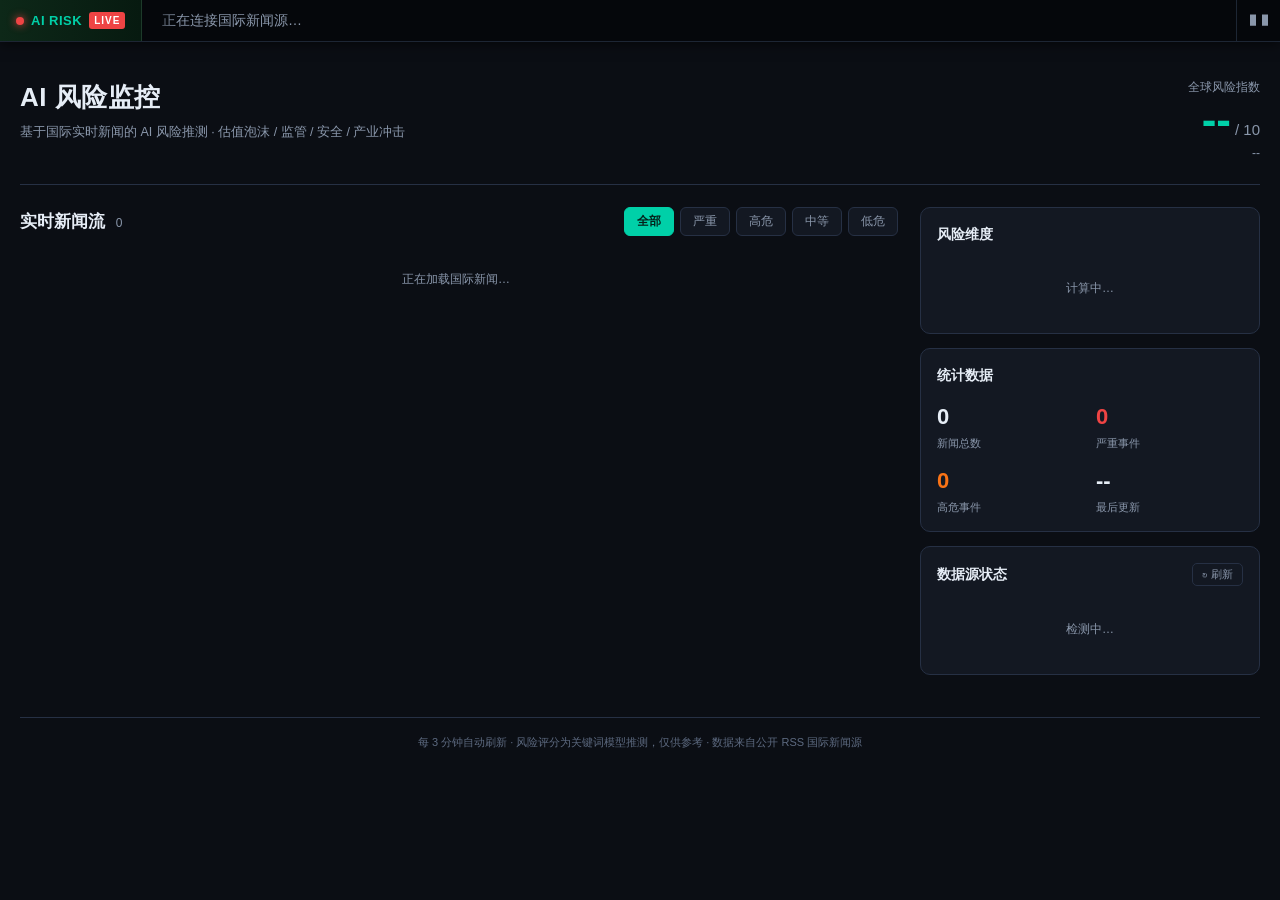
==== templates/index.html @ 093a7deb "Initial commit: ai-risk-monitor" ====
<!DOCTYPE html>
<html lang="zh-CN">
<head>
    <meta charset="UTF-8">
    <meta name="viewport" content="width=device-width, initial-scale=1.0">
    <title>AI 风险监控 · 实时新闻流</title>
    <link rel="stylesheet" href="styles.css">
</head>
<body>
    <!-- Bloomberg 风格顶部滚动新闻条 -->
    <div class="ticker-bar" id="ticker-bar">
        <div class="ticker-brand">
            <span class="ticker-dot"></span>AI RISK <span class="ticker-live">LIVE</span>
        </div>
        <div class="ticker-viewport">
            <div class="ticker-track" id="ticker-track">
                <span class="ticker-loading">正在连接国际新闻源…</span>
            </div>
        </div>
        <button class="ticker-pause" id="ticker-pause" title="暂停/继续">❚❚</button>
    </div>

    <div class="container">
        <header class="dashboard-header">
            <div>
                <h1>AI 风险监控</h1>
                <p class="subtitle">基于国际实时新闻的 AI 风险推测 · 估值泡沫 / 监管 / 安全 / 产业冲击</p>
            </div>
            <div class="risk-score">
                <div class="score-label">全球风险指数</div>
                <div class="score-main">
                    <span class="score-display" id="global-score">--</span>
                    <span class="score-denom">/ 10</span>
                </div>
                <div class="trend" id="trend">--</div>
            </div>
        </header>

        <main class="dashboard-content">
            <section class="events-section">
                <div class="section-header">
                    <h2>实时新闻流 <span class="news-count" id="news-count">0</span></h2>
                    <div class="filters">
                        <button class="filter-btn active" data-filter="all">全部</button>
                        <button class="filter-btn" data-filter="critical">严重</button>
                        <button class="filter-btn" data-filter="high">高危</button>
                        <button class="filter-btn" data-filter="medium">中等</button>
                        <button class="filter-btn" data-filter="low">低危</button>
                    </div>
                </div>
                <div id="events-container" class="events-list">
                    <div class="loading-card">正在加载国际新闻…</div>
                </div>
            </section>

            <aside class="details-section">
                <div class="info-panel">
                    <h2>风险维度</h2>
                    <div id="dimensions" class="dimensions">
                        <div class="dim-loading">计算中…</div>
                    </div>
                </div>

                <div class="info-panel">
                    <h2>统计数据</h2>
                    <div class="stats-grid">
                        <div class="stat-item"><div class="stat-value" id="total-events">0</div><div class="stat-label">新闻总数</div></div>
                        <div class="stat-item"><div class="stat-value critical" id="critical-events">0</div><div class="stat-label">严重事件</div></div>
                        <div class="stat-item"><div class="stat-value high" id="high-events">0</div><div class="stat-label">高危事件</div></div>
                        <div class="stat-item"><div class="stat-value" id="last-update">--</div><div class="stat-label">最后更新</div></div>
                    </div>
                </div>

                <div class="info-panel">
                    <h2>数据源状态 <button class="refresh-btn" id="refresh-btn">↻ 刷新</button></h2>
                    <div id="sources-container" class="sources-list">
                        <div class="dim-loading">检测中…</div>
                    </div>
                </div>
            </aside>
        </main>

        <footer class="dashboard-footer">
            <span>每 3 分钟自动刷新 · 风险评分为关键词模型推测，仅供参考 · 数据来自公开 RSS 国际新闻源</span>
        </footer>
    </div>

    <script src="script.js"></script>
</body>
</html>
---- templates/styles.css ----
:root {
    --bg: #0b0e14;
    --panel: #131822;
    --border: #263044;
    --text: #e6edf6;
    --muted: #8a97ab;
    --accent: #00d0a8;
    --amber: #f5a623;
    --low: #10b981;
    --medium: #f59e0b;
    --high: #f97316;
    --critical: #ef4444;
}

* { box-sizing: border-box; margin: 0; padding: 0; }

body {
    background: var(--bg);
    color: var(--text);
    font-family: -apple-system, "Segoe UI", "Microsoft YaHei", sans-serif;
    font-size: 14px;
    line-height: 1.5;
    padding-top: 42px;
}

/* ===== Bloomberg 风格滚动条 ===== */
.ticker-bar {
    position: fixed;
    top: 0; left: 0; right: 0;
    height: 42px;
    background: #05070b;
    border-bottom: 1px solid #1d2634;
    display: flex;
    align-items: center;
    z-index: 1000;
    box-shadow: 0 2px 12px rgba(0,0,0,.6);
}
.ticker-brand {
    flex: 0 0 auto;
    height: 100%;
    display: flex;
    align-items: center;
    gap: 7px;
    padding: 0 16px;
    background: linear-gradient(90deg, #0d2818, #071a10);
    color: var(--accent);
    font-weight: 700;
    font-size: 13px;
    letter-spacing: .5px;
    border-right: 1px solid #1d3a2a;
    white-space: nowrap;
}
.ticker-dot {
    width: 8px; height: 8px; border-radius: 50%;
    background: var(--critical);
    box-shadow: 0 0 8px var(--critical);
    animation: blink 1.4s infinite;
}
@keyframes blink { 50% { opacity: .25; } }
.ticker-live {
    background: var(--critical); color: #fff;
    font-size: 10px; padding: 1px 5px; border-radius: 3px;
    letter-spacing: 1px;
}
.ticker-viewport {
    flex: 1 1 auto;
    overflow: hidden;
    height: 100%;
    position: relative;
    -webkit-mask-image: linear-gradient(90deg, transparent, #000 3%, #000 97%, transparent);
    mask-image: linear-gradient(90deg, transparent, #000 3%, #000 97%, transparent);
}
.ticker-track {
    display: inline-flex;
    align-items: center;
    height: 100%;
    white-space: nowrap;
    will-change: transform;
}
.ticker-item {
    display: inline-flex;
    align-items: center;
    gap: 8px;
    padding: 0 22px;
    font-size: 12.5px;
    color: #cfd8e6;
    cursor: pointer;
    text-decoration: none;
}
.ticker-item:hover { color: #fff; text-decoration: underline; }
.ticker-item .flag {
    font-size: 10px; color: #071018; background: var(--accent);
    padding: 1px 5px; border-radius: 3px; font-weight: 700;
}
.ticker-item .sep { color: #3a4557; }
.ticker-item.lv-critical .t-title { color: #ff6b6b; }
.ticker-item.lv-high .t-title { color: #ff9b5c; }
.ticker-item.lv-medium .t-title { color: #ffd166; }
.ticker-loading { color: var(--muted); padding: 0 20px; }
.ticker-pause {
    flex: 0 0 auto;
    height: 100%; width: 44px;
    background: transparent; border: 0; border-left: 1px solid #1d2634;
    color: var(--muted); cursor: pointer; font-size: 12px;
}
.ticker-pause:hover { color: var(--accent); }

/* ===== 布局 ===== */
.container { max-width: 1400px; margin: 0 auto; padding: 24px 20px 40px; }

.dashboard-header {
    display: flex; justify-content: space-between; align-items: flex-start;
    padding: 12px 0 22px; border-bottom: 1px solid var(--border);
    margin-bottom: 22px;
}
.dashboard-header h1 { font-size: 26px; font-weight: 650; letter-spacing: .5px; }
.subtitle { color: var(--muted); font-size: 12.5px; margin-top: 6px; }
.risk-score { text-align: right; min-width: 180px; }
.score-label { color: var(--muted); font-size: 12px; }
.score-main { display: flex; align-items: baseline; justify-content: flex-end; gap: 4px; }
.score-display { font-size: 44px; font-weight: 700; line-height: 1.1; color: var(--accent); }
.score-denom { color: var(--muted); font-size: 15px; }
.trend { font-size: 12px; color: var(--muted); }

.dashboard-content { display: grid; grid-template-columns: 1fr 340px; gap: 22px; }

.section-header {
    display: flex; justify-content: space-between; align-items: center;
    margin-bottom: 14px; flex-wrap: wrap; gap: 10px;
}
.section-header h2 { font-size: 17px; font-weight: 600; }
.news-count { color: var(--muted); font-size: 12px; font-weight: 400; margin-left: 6px; }
.filters { display: flex; gap: 6px; }
.filter-btn {
    background: var(--panel); color: var(--muted);
    border: 1px solid var(--border); border-radius: 6px;
    padding: 5px 12px; font-size: 12px; cursor: pointer;
}
.filter-btn:hover { color: var(--text); border-color: #3a475e; }
.filter-btn.active { background: var(--accent); color: #04231c; border-color: var(--accent); font-weight: 600; }

.events-list { display: flex; flex-direction: column; gap: 10px; max-height: calc(100vh - 230px); overflow-y: auto; padding-right: 6px; }
.events-list::-webkit-scrollbar { width: 6px; }
.events-list::-webkit-scrollbar-thumb { background: #2b3548; border-radius: 3px; }

.event-card {
    background: var(--panel); border: 1px solid var(--border);
    border-left: 3px solid var(--muted);
    border-radius: 8px; padding: 13px 16px;
    transition: border-color .2s, transform .1s;
}
.event-card:hover { transform: translateX(2px); }
.event-card.low { border-left-color: var(--low); }
.event-card.medium { border-left-color: var(--medium); }
.event-card.high { border-left-color: var(--high); }
.event-card.critical { border-left-color: var(--critical); background: #1c1418; }
.event-card h3 { font-size: 14px; font-weight: 550; margin-bottom: 5px; line-height: 1.4; }
.event-card h3 a { color: var(--text); text-decoration: none; }
.event-card h3 a:hover { color: var(--accent); }
.event-card .summary { color: var(--muted); font-size: 12px; margin-bottom: 8px;
    display: -webkit-box; -webkit-line-clamp: 2; -webkit-box-orient: vertical; overflow: hidden; }
.event-card .meta { display: flex; align-items: center; gap: 10px; flex-wrap: wrap; font-size: 11px; color: var(--muted); }
.tag { padding: 2px 7px; border-radius: 4px; font-size: 10.5px; font-weight: 600; }
.tag.low { background: #0c2a20; color: var(--low); }
.tag.medium { background: #2e2410; color: var(--medium); }
.tag.high { background: #331c0c; color: var(--high); }
.tag.critical { background: #330f12; color: #ff7b7b; }
.tag.dim { background: #1d2534; color: #9fb0c8; font-weight: 400; }
.loading-card, .dim-loading { color: var(--muted); padding: 20px; text-align: center; font-size: 12px; }

.info-panel {
    background: var(--panel); border: 1px solid var(--border);
    border-radius: 10px; padding: 16px; margin-bottom: 14px;
}
.info-panel h2 { font-size: 14px; font-weight: 600; margin-bottom: 14px;
    display: flex; justify-content: space-between; align-items: center; }
.refresh-btn {
    background: transparent; border: 1px solid var(--border); color: var(--muted);
    border-radius: 5px; padding: 3px 9px; font-size: 11px; cursor: pointer;
}
.refresh-btn:hover { color: var(--accent); border-color: var(--accent); }

.dimensions { display: flex; flex-direction: column; gap: 12px; }
.dim-row { display: flex; align-items: center; gap: 10px; font-size: 12px; }
.dim-name { width: 58px; color: var(--muted); flex: 0 0 auto; }
.dim-bar-wrap { flex: 1; height: 7px; background: #202a3a; border-radius: 4px; overflow: hidden; }
.dim-bar { height: 100%; border-radius: 4px; transition: width .5s; }
.dim-val { width: 28px; text-align: right; color: var(--text); font-variant-numeric: tabular-nums; }

.stats-grid { display: grid; grid-template-columns: 1fr 1fr; gap: 12px; }
.stat-value { font-size: 22px; font-weight: 650; font-variant-numeric: tabular-nums; }
.stat-value.critical { color: var(--critical); }
.stat-value.high { color: var(--high); }
.stat-label { color: var(--muted); font-size: 11px; margin-top: 2px; }

.sources-list { display: flex; flex-direction: column; gap: 7px; }
.source-row { display: flex; justify-content: space-between; align-items: center; font-size: 11.5px; }
.source-name { color: #b9c4d4; }
.source-status { display: flex; align-items: center; gap: 5px; color: var(--muted); }
.status-dot { width: 7px; height: 7px; border-radius: 50%; background: var(--low); }
.status-dot.err { background: var(--critical); }

.dashboard-footer { color: #5d6a80; font-size: 11px; text-align: center; margin-top: 28px; padding-top: 16px; border-top: 1px solid var(--border); }

@media (max-width: 900px) {
    .dashboard-content { grid-template-columns: 1fr; }
    .dashboard-header { flex-direction: column; gap: 14px; }
    .risk-score { text-align: left; }
    .score-main { justify-content: flex-start; }
}
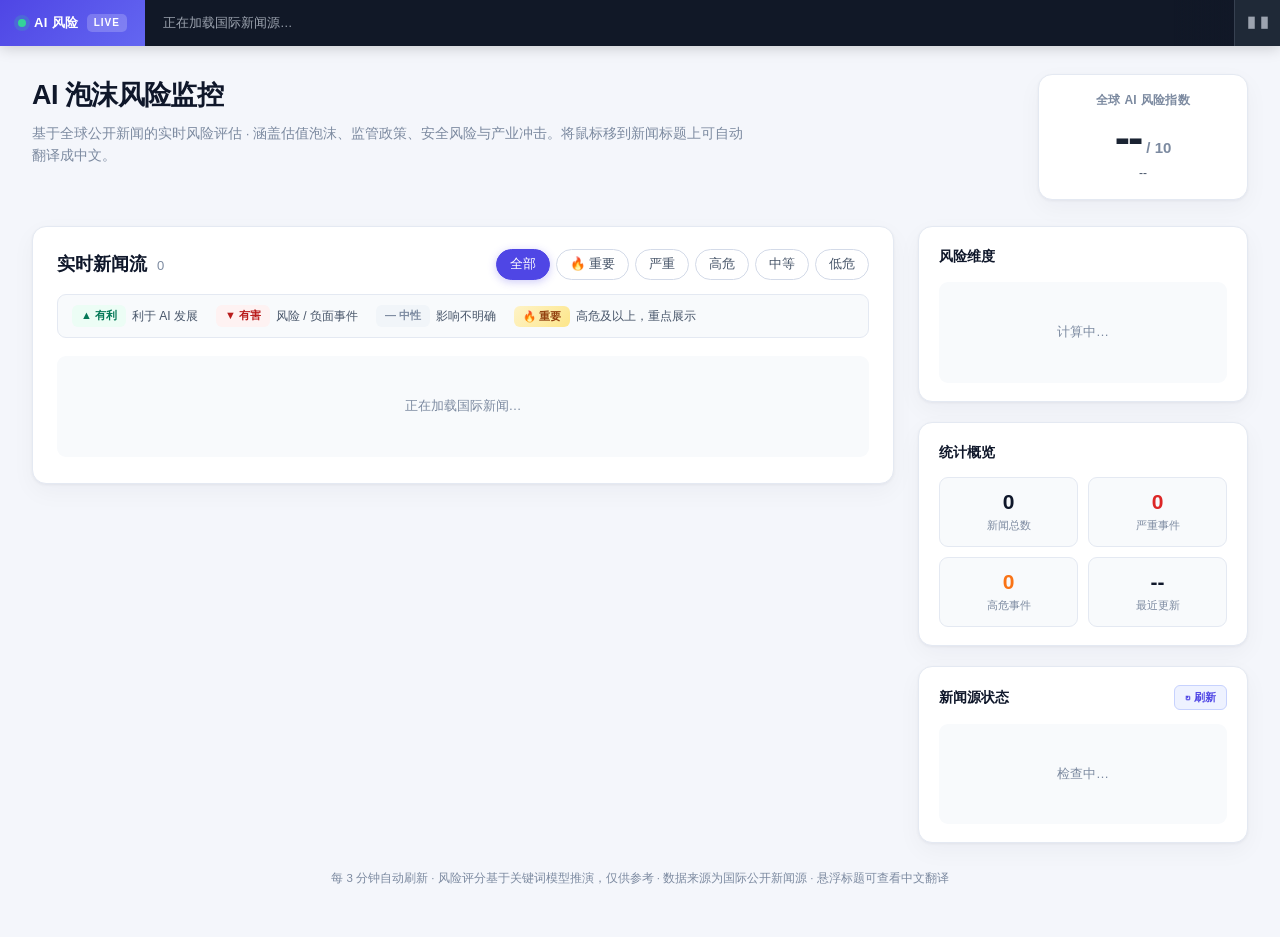
==== commit 9cad7338: "fix" ====
--- a/templates/index.html
+++ b/templates/index.html
@@ -3,31 +3,31 @@
 <head>
     <meta charset="UTF-8">
     <meta name="viewport" content="width=device-width, initial-scale=1.0">
-    <title>AI 风险监控 · 实时新闻流</title>
+    <title>AI 泡沫风险监控 · 全球要闻仪表盘</title>
     <link rel="stylesheet" href="styles.css">
 </head>
 <body>
-    <!-- Bloomberg 风格顶部滚动新闻条 -->
+    <!-- 顶部滚动新闻条 -->
     <div class="ticker-bar" id="ticker-bar">
         <div class="ticker-brand">
-            <span class="ticker-dot"></span>AI RISK <span class="ticker-live">LIVE</span>
+            <span class="ticker-dot"></span>AI 风险 <span class="ticker-live">LIVE</span>
         </div>
         <div class="ticker-viewport">
             <div class="ticker-track" id="ticker-track">
-                <span class="ticker-loading">正在连接国际新闻源…</span>
+                <span class="ticker-loading">正在加载国际新闻源…</span>
             </div>
         </div>
-        <button class="ticker-pause" id="ticker-pause" title="暂停/继续">❚❚</button>
+        <button class="ticker-pause" id="ticker-pause" title="暂停 / 继续滚动">❚❚</button>
     </div>
 
     <div class="container">
         <header class="dashboard-header">
             <div>
-                <h1>AI 风险监控</h1>
-                <p class="subtitle">基于国际实时新闻的 AI 风险推测 · 估值泡沫 / 监管 / 安全 / 产业冲击</p>
+                <h1>AI 泡沫风险监控</h1>
+                <p class="subtitle">基于全球公开新闻的实时风险评估 · 涵盖估值泡沫、监管政策、安全风险与产业冲击。将鼠标移到新闻标题上可自动翻译成中文。</p>
             </div>
             <div class="risk-score">
-                <div class="score-label">全球风险指数</div>
+                <div class="score-label">全球 AI 风险指数</div>
                 <div class="score-main">
                     <span class="score-display" id="global-score">--</span>
                     <span class="score-denom">/ 10</span>
@@ -42,11 +42,18 @@
                     <h2>实时新闻流 <span class="news-count" id="news-count">0</span></h2>
                     <div class="filters">
                         <button class="filter-btn active" data-filter="all">全部</button>
+                        <button class="filter-btn" data-filter="important">🔥 重要</button>
                         <button class="filter-btn" data-filter="critical">严重</button>
                         <button class="filter-btn" data-filter="high">高危</button>
                         <button class="filter-btn" data-filter="medium">中等</button>
                         <button class="filter-btn" data-filter="low">低危</button>
                     </div>
+                </div>
+                <div class="legend">
+                    <span class="legend-item"><span class="benefit-tag positive" style="margin:0">▲ 有利</span> 利于 AI 发展</span>
+                    <span class="legend-item"><span class="benefit-tag negative" style="margin:0">▼ 有害</span> 风险 / 负面事件</span>
+                    <span class="legend-item"><span class="benefit-tag" style="margin:0">— 中性</span> 影响不明确</span>
+                    <span class="legend-item"><span class="important-flag" style="margin:0">🔥 重要</span> 高危及以上，重点展示</span>
                 </div>
                 <div id="events-container" class="events-list">
                     <div class="loading-card">正在加载国际新闻…</div>
@@ -62,27 +69,28 @@
                 </div>
 
                 <div class="info-panel">
-                    <h2>统计数据</h2>
+                    <h2>统计概览</h2>
                     <div class="stats-grid">
                         <div class="stat-item"><div class="stat-value" id="total-events">0</div><div class="stat-label">新闻总数</div></div>
                         <div class="stat-item"><div class="stat-value critical" id="critical-events">0</div><div class="stat-label">严重事件</div></div>
                         <div class="stat-item"><div class="stat-value high" id="high-events">0</div><div class="stat-label">高危事件</div></div>
-                        <div class="stat-item"><div class="stat-value" id="last-update">--</div><div class="stat-label">最后更新</div></div>
+                        <div class="stat-item"><div class="stat-value" id="last-update">--</div><div class="stat-label">最近更新</div></div>
                     </div>
                 </div>
 
                 <div class="info-panel">
-                    <h2>数据源状态 <button class="refresh-btn" id="refresh-btn">↻ 刷新</button></h2>
+                    <h2>新闻源状态 <button class="refresh-btn" id="refresh-btn">↻ 刷新</button></h2>
                     <div id="sources-container" class="sources-list">
-                        <div class="dim-loading">检测中…</div>
+                        <div class="dim-loading">检查中…</div>
                     </div>
                 </div>
             </aside>
         </main>
 
         <footer class="dashboard-footer">
-            <span>每 3 分钟自动刷新 · 风险评分为关键词模型推测，仅供参考 · 数据来自公开 RSS 国际新闻源</span>
+            <span>每 3 分钟自动刷新 · 风险评分基于关键词模型推演，仅供参考 · 数据来源为国际公开新闻源 · 悬浮标题可查看中文翻译</span>
         </footer>
+
     </div>
 
     <script src="script.js"></script>
--- a/templates/styles.css
+++ b/templates/styles.css
@@ -1,210 +1,321 @@
+/* ============================================================
+   AI Bubble Risk Monitor — 人性化可读性优先的现代仪表盘
+   ============================================================ */
 :root {
-    --bg: #0b0e14;
-    --panel: #131822;
-    --border: #263044;
-    --text: #e6edf6;
-    --muted: #8a97ab;
-    --accent: #00d0a8;
-    --amber: #f5a623;
-    --low: #10b981;
-    --medium: #f59e0b;
-    --high: #f97316;
-    --critical: #ef4444;
+  --bg: #f4f6fb;
+  --panel: #ffffff;
+  --panel-soft: #f8fafc;
+  --border: #e4e9f2;
+  --border-strong: #d3dae8;
+  --text: #1a2332;
+  --text-soft: #475569;
+  --muted: #7c8aa0;
+  --accent: #4f46e5;
+  --accent-soft: #eef2ff;
+  --amber: #f59e0b;
+
+  --low: #16a34a;
+  --medium: #eab308;
+  --high: #f97316;
+  --critical: #dc2626;
+
+  --good-bg: #ecfdf5;
+  --good-text: #047857;
+  --bad-bg: #fef2f2;
+  --bad-text: #b91c1c;
+
+  --shadow: 0 1px 3px rgba(16, 24, 40, .05), 0 8px 24px rgba(16, 24, 40, .04);
+  --shadow-hover: 0 4px 12px rgba(16, 24, 40, .09), 0 16px 40px rgba(16, 24, 40, .07);
+  --radius: 14px;
+  --radius-sm: 9px;
 }
 
 * { box-sizing: border-box; margin: 0; padding: 0; }
 
+html { scroll-behavior: smooth; }
+
 body {
-    background: var(--bg);
-    color: var(--text);
-    font-family: -apple-system, "Segoe UI", "Microsoft YaHei", sans-serif;
-    font-size: 14px;
-    line-height: 1.5;
-    padding-top: 42px;
-}
-
-/* ===== Bloomberg 风格滚动条 ===== */
+  background: var(--bg);
+  color: var(--text);
+  font-family: -apple-system, BlinkMacSystemFont, "Segoe UI", "Microsoft YaHei", "PingFang SC", sans-serif;
+  font-size: 14px;
+  line-height: 1.6;
+  padding-top: 46px;
+  -webkit-font-smoothing: antialiased;
+}
+
+a { color: var(--accent); text-decoration: none; }
+a:hover { text-decoration: underline; }
+
+/* ===== 顶部滚动新闻条 ===== */
 .ticker-bar {
-    position: fixed;
-    top: 0; left: 0; right: 0;
-    height: 42px;
-    background: #05070b;
-    border-bottom: 1px solid #1d2634;
-    display: flex;
-    align-items: center;
-    z-index: 1000;
-    box-shadow: 0 2px 12px rgba(0,0,0,.6);
+  position: fixed;
+  top: 0; left: 0; right: 0;
+  height: 46px;
+  background: #111827;
+  display: flex;
+  align-items: center;
+  z-index: 1000;
+  box-shadow: 0 2px 14px rgba(0, 0, 0, .18);
 }
 .ticker-brand {
-    flex: 0 0 auto;
-    height: 100%;
-    display: flex;
-    align-items: center;
-    gap: 7px;
-    padding: 0 16px;
-    background: linear-gradient(90deg, #0d2818, #071a10);
-    color: var(--accent);
-    font-weight: 700;
-    font-size: 13px;
-    letter-spacing: .5px;
-    border-right: 1px solid #1d3a2a;
-    white-space: nowrap;
+  flex: 0 0 auto;
+  height: 100%;
+  display: flex;
+  align-items: center;
+  gap: 8px;
+  padding: 0 18px;
+  background: linear-gradient(135deg, #4f46e5, #6366f1);
+  color: #fff;
+  font-weight: 700;
+  font-size: 13px;
+  letter-spacing: .4px;
+  white-space: nowrap;
 }
 .ticker-dot {
-    width: 8px; height: 8px; border-radius: 50%;
-    background: var(--critical);
-    box-shadow: 0 0 8px var(--critical);
-    animation: blink 1.4s infinite;
-}
-@keyframes blink { 50% { opacity: .25; } }
+  width: 8px; height: 8px; border-radius: 50%;
+  background: #34d399;
+  box-shadow: 0 0 0 4px rgba(52, 211, 153, .2);
+  animation: pulse 2s infinite;
+}
+@keyframes pulse {
+  0%, 100% { box-shadow: 0 0 0 4px rgba(52, 211, 153, .2); }
+  50% { box-shadow: 0 0 0 7px rgba(52, 211, 153, 0); }
+}
 .ticker-live {
-    background: var(--critical); color: #fff;
-    font-size: 10px; padding: 1px 5px; border-radius: 3px;
-    letter-spacing: 1px;
-}
-.ticker-viewport {
-    flex: 1 1 auto;
-    overflow: hidden;
-    height: 100%;
-    position: relative;
-    -webkit-mask-image: linear-gradient(90deg, transparent, #000 3%, #000 97%, transparent);
-    mask-image: linear-gradient(90deg, transparent, #000 3%, #000 97%, transparent);
+  background: rgba(255, 255, 255, .2);
+  padding: 1px 7px;
+  border-radius: 5px;
+  font-size: 10px;
+  letter-spacing: 1px;
+}
+.ticker-viewport { flex: 1; overflow: hidden; height: 100%; position: relative; }
+.ticker-viewport::after {
+  content: ""; position: absolute; right: 0; top: 0; bottom: 0; width: 60px;
+  background: linear-gradient(90deg, transparent, #111827);
+  pointer-events: none;
 }
 .ticker-track {
-    display: inline-flex;
-    align-items: center;
-    height: 100%;
-    white-space: nowrap;
-    will-change: transform;
+  display: flex; align-items: center; height: 100%;
+  white-space: nowrap; will-change: transform;
 }
 .ticker-item {
-    display: inline-flex;
-    align-items: center;
-    gap: 8px;
-    padding: 0 22px;
-    font-size: 12.5px;
-    color: #cfd8e6;
-    cursor: pointer;
-    text-decoration: none;
-}
-.ticker-item:hover { color: #fff; text-decoration: underline; }
+  display: inline-flex; align-items: center; gap: 6px;
+  padding: 0 16px; color: #e5e7eb; font-size: 12.5px;
+  border-right: 1px solid #374151; height: 100%;
+}
+.ticker-item:hover { background: #1f2937; text-decoration: none; }
 .ticker-item .flag {
-    font-size: 10px; color: #071018; background: var(--accent);
-    padding: 1px 5px; border-radius: 3px; font-weight: 700;
-}
-.ticker-item .sep { color: #3a4557; }
-.ticker-item.lv-critical .t-title { color: #ff6b6b; }
-.ticker-item.lv-high .t-title { color: #ff9b5c; }
-.ticker-item.lv-medium .t-title { color: #ffd166; }
-.ticker-loading { color: var(--muted); padding: 0 20px; }
+  background: #374151; color: #9ca3af; font-size: 10px; font-weight: 700;
+  padding: 2px 5px; border-radius: 4px; letter-spacing: .5px;
+}
+.ticker-item .t-title { max-width: 460px; overflow: hidden; text-overflow: ellipsis; }
+.ticker-item.lv-critical .t-title { color: #fca5a5; }
+.ticker-item.lv-high .t-title { color: #fdba74; }
+.ticker-item .t-beni { color: #34d399; font-weight: 700; }
+.ticker-item .t-harm { color: #f87171; font-weight: 700; }
+.ticker-item .t-imp { font-size: 11px; }
+.ticker-loading { color: #9ca3af; padding: 0 18px; font-size: 12.5px; }
 .ticker-pause {
-    flex: 0 0 auto;
-    height: 100%; width: 44px;
-    background: transparent; border: 0; border-left: 1px solid #1d2634;
-    color: var(--muted); cursor: pointer; font-size: 12px;
-}
-.ticker-pause:hover { color: var(--accent); }
+  flex: 0 0 auto; height: 100%; width: 46px;
+  background: #1f2937; color: #9ca3af; border: none; border-left: 1px solid #374151;
+  cursor: pointer; font-size: 13px;
+}
+.ticker-pause:hover { background: #374151; color: #fff; }
 
 /* ===== 布局 ===== */
-.container { max-width: 1400px; margin: 0 auto; padding: 24px 20px 40px; }
+.container { max-width: 1500px; margin: 0 auto; padding: 28px 32px 48px; }
 
 .dashboard-header {
-    display: flex; justify-content: space-between; align-items: flex-start;
-    padding: 12px 0 22px; border-bottom: 1px solid var(--border);
-    margin-bottom: 22px;
-}
-.dashboard-header h1 { font-size: 26px; font-weight: 650; letter-spacing: .5px; }
-.subtitle { color: var(--muted); font-size: 12.5px; margin-top: 6px; }
-.risk-score { text-align: right; min-width: 180px; }
-.score-label { color: var(--muted); font-size: 12px; }
-.score-main { display: flex; align-items: baseline; justify-content: flex-end; gap: 4px; }
-.score-display { font-size: 44px; font-weight: 700; line-height: 1.1; color: var(--accent); }
-.score-denom { color: var(--muted); font-size: 15px; }
-.trend { font-size: 12px; color: var(--muted); }
-
-.dashboard-content { display: grid; grid-template-columns: 1fr 340px; gap: 22px; }
+  display: flex; justify-content: space-between; align-items: flex-start;
+  gap: 32px; margin-bottom: 26px; flex-wrap: wrap;
+}
+.dashboard-header h1 {
+  font-size: 27px; font-weight: 800; letter-spacing: -.6px;
+  color: #0f172a; margin-bottom: 6px;
+}
+.subtitle { color: var(--muted); font-size: 13.5px; max-width: 720px; }
+
+.risk-score {
+  background: var(--panel); border: 1px solid var(--border);
+  border-radius: var(--radius); padding: 16px 24px; min-width: 210px;
+  box-shadow: var(--shadow); text-align: center;
+}
+.score-label { color: var(--muted); font-size: 12px; font-weight: 600; letter-spacing: .3px; }
+.score-main { display: flex; align-items: baseline; justify-content: center; gap: 5px; margin: 4px 0; }
+.score-display { font-size: 46px; font-weight: 800; line-height: 1; letter-spacing: -2px; }
+.score-denom { font-size: 15px; color: var(--muted); font-weight: 600; }
+.trend { font-size: 12px; color: var(--text-soft); }
+
+.dashboard-content {
+  display: grid; grid-template-columns: minmax(0, 1fr) 330px; gap: 24px;
+  align-items: start;
+}
+
+/* ===== 新闻区 ===== */
+.events-section, .info-panel {
+  background: var(--panel); border: 1px solid var(--border);
+  border-radius: var(--radius); box-shadow: var(--shadow);
+}
+.events-section { padding: 22px 24px 26px; }
 
 .section-header {
-    display: flex; justify-content: space-between; align-items: center;
-    margin-bottom: 14px; flex-wrap: wrap; gap: 10px;
-}
-.section-header h2 { font-size: 17px; font-weight: 600; }
-.news-count { color: var(--muted); font-size: 12px; font-weight: 400; margin-left: 6px; }
-.filters { display: flex; gap: 6px; }
+  display: flex; justify-content: space-between; align-items: center;
+  gap: 16px; flex-wrap: wrap; margin-bottom: 14px;
+}
+.section-header h2 { font-size: 18px; font-weight: 750; color: #0f172a; }
+.news-count { color: var(--muted); font-size: 13px; font-weight: 500; margin-left: 5px; }
+
+.filters { display: flex; gap: 6px; flex-wrap: wrap; }
 .filter-btn {
-    background: var(--panel); color: var(--muted);
-    border: 1px solid var(--border); border-radius: 6px;
-    padding: 5px 12px; font-size: 12px; cursor: pointer;
-}
-.filter-btn:hover { color: var(--text); border-color: #3a475e; }
-.filter-btn.active { background: var(--accent); color: #04231c; border-color: var(--accent); font-weight: 600; }
-
-.events-list { display: flex; flex-direction: column; gap: 10px; max-height: calc(100vh - 230px); overflow-y: auto; padding-right: 6px; }
-.events-list::-webkit-scrollbar { width: 6px; }
-.events-list::-webkit-scrollbar-thumb { background: #2b3548; border-radius: 3px; }
-
+  border: 1px solid var(--border-strong); background: var(--panel);
+  color: var(--text-soft); padding: 6px 13px; border-radius: 20px;
+  font-size: 12.5px; cursor: pointer; transition: all .16s ease; font-weight: 500;
+}
+.filter-btn:hover { border-color: var(--accent); color: var(--accent); }
+.filter-btn.active {
+  background: var(--accent); border-color: var(--accent); color: #fff;
+  box-shadow: 0 2px 8px rgba(79, 70, 229, .28);
+}
+
+.legend {
+  display: flex; gap: 18px; flex-wrap: wrap; align-items: center;
+  background: var(--panel-soft); border: 1px solid var(--border);
+  border-radius: var(--radius-sm); padding: 10px 14px; margin-bottom: 18px;
+  font-size: 12px; color: var(--text-soft);
+}
+.legend-item { display: inline-flex; align-items: center; gap: 6px; }
+
+.events-list { display: flex; flex-direction: column; gap: 12px; }
+
+/* ===== 新闻卡片 ===== */
 .event-card {
-    background: var(--panel); border: 1px solid var(--border);
-    border-left: 3px solid var(--muted);
-    border-radius: 8px; padding: 13px 16px;
-    transition: border-color .2s, transform .1s;
-}
-.event-card:hover { transform: translateX(2px); }
+  border: 1px solid var(--border); border-left: 4px solid var(--muted);
+  border-radius: var(--radius-sm); padding: 15px 18px;
+  background: var(--panel); transition: box-shadow .18s ease, transform .18s ease, border-color .18s ease;
+}
+.event-card:hover { box-shadow: var(--shadow-hover); transform: translateY(-2px); }
 .event-card.low { border-left-color: var(--low); }
 .event-card.medium { border-left-color: var(--medium); }
-.event-card.high { border-left-color: var(--high); }
-.event-card.critical { border-left-color: var(--critical); background: #1c1418; }
-.event-card h3 { font-size: 14px; font-weight: 550; margin-bottom: 5px; line-height: 1.4; }
-.event-card h3 a { color: var(--text); text-decoration: none; }
+.event-card.high { border-left-color: var(--high); background: #fffbf7; }
+.event-card.critical { border-left-color: var(--critical); background: #fff8f8; }
+.event-card.good { border-left-color: var(--good-text); }
+
+.event-card h3 {
+  font-size: 15px; font-weight: 650; line-height: 1.5; margin-bottom: 7px;
+  color: #16203a;
+}
+.event-card h3 a { color: inherit; }
 .event-card h3 a:hover { color: var(--accent); }
-.event-card .summary { color: var(--muted); font-size: 12px; margin-bottom: 8px;
-    display: -webkit-box; -webkit-line-clamp: 2; -webkit-box-orient: vertical; overflow: hidden; }
-.event-card .meta { display: flex; align-items: center; gap: 10px; flex-wrap: wrap; font-size: 11px; color: var(--muted); }
-.tag { padding: 2px 7px; border-radius: 4px; font-size: 10.5px; font-weight: 600; }
-.tag.low { background: #0c2a20; color: var(--low); }
-.tag.medium { background: #2e2410; color: var(--medium); }
-.tag.high { background: #331c0c; color: var(--high); }
-.tag.critical { background: #330f12; color: #ff7b7b; }
-.tag.dim { background: #1d2534; color: #9fb0c8; font-weight: 400; }
-.loading-card, .dim-loading { color: var(--muted); padding: 20px; text-align: center; font-size: 12px; }
-
-.info-panel {
-    background: var(--panel); border: 1px solid var(--border);
-    border-radius: 10px; padding: 16px; margin-bottom: 14px;
-}
-.info-panel h2 { font-size: 14px; font-weight: 600; margin-bottom: 14px;
-    display: flex; justify-content: space-between; align-items: center; }
-.refresh-btn {
-    background: transparent; border: 1px solid var(--border); color: var(--muted);
-    border-radius: 5px; padding: 3px 9px; font-size: 11px; cursor: pointer;
-}
-.refresh-btn:hover { color: var(--accent); border-color: var(--accent); }
+
+.summary {
+  color: var(--text-soft); font-size: 13px; line-height: 1.65;
+  margin-bottom: 11px; display: -webkit-box; -webkit-line-clamp: 3;
+  -webkit-box-orient: vertical; overflow: hidden;
+}
+
+.meta { display: flex; gap: 7px; flex-wrap: wrap; align-items: center; font-size: 11.5px; }
+
+.tag {
+  display: inline-flex; align-items: center; padding: 2px 9px;
+  border-radius: 6px; font-size: 11px; font-weight: 650;
+  background: var(--panel-soft); color: var(--text-soft); border: 1px solid var(--border);
+}
+.tag.low { background: #ecfdf5; color: var(--low); border-color: #a7f3d0; }
+.tag.medium { background: #fefce8; color: #a16207; border-color: #fde68a; }
+.tag.high { background: #fff7ed; color: #c2410c; border-color: #fed7aa; }
+.tag.critical { background: #fef2f2; color: var(--critical); border-color: #fecaca; }
+.tag.dim { background: #f1f5f9; color: #475569; border-color: #e2e8f0; font-weight: 500; }
+
+.benefit-tag {
+  display: inline-flex; align-items: center; padding: 2px 9px;
+  border-radius: 6px; font-size: 11px; font-weight: 650;
+}
+.benefit-tag.positive { background: var(--good-bg); color: var(--good-text); }
+.benefit-tag.negative { background: var(--bad-bg); color: var(--bad-text); }
+.benefit-tag:not(.positive):not(.negative) { background: #f1f5f9; color: var(--muted); }
+
+.important-flag {
+  display: inline-flex; align-items: center; margin-left: 8px;
+  background: linear-gradient(135deg, #fef3c7, #fde68a); color: #92400e;
+  padding: 2px 9px; border-radius: 6px; font-size: 10.5px; font-weight: 700;
+  vertical-align: middle;
+}
+
+/* ===== 悬浮翻译气泡 ===== */
+.zh-translation {
+  display: block; margin-top: 8px; padding: 9px 12px;
+  background: linear-gradient(135deg, #eef2ff, #f5f3ff);
+  border: 1px solid #c7d2fe; border-left: 3px solid var(--accent);
+  border-radius: 8px; color: #312e81; font-size: 13px; line-height: 1.6;
+  animation: fadeIn .18s ease;
+}
+.zh-translation .zh-label {
+  color: var(--accent); font-size: 10.5px; font-weight: 700;
+  letter-spacing: .5px; margin-right: 7px;
+}
+.zh-translation.pending { color: var(--muted); font-style: italic; background: var(--panel-soft); border-color: var(--border); }
+@keyframes fadeIn { from { opacity: 0; transform: translateY(-3px); } to { opacity: 1; transform: translateY(0); } }
+
+/* ===== 侧栏 ===== */
+.details-section { display: flex; flex-direction: column; gap: 20px; }
+.info-panel { padding: 18px 20px; }
+.info-panel h2 {
+  font-size: 14px; font-weight: 700; color: #0f172a; margin-bottom: 14px;
+  display: flex; justify-content: space-between; align-items: center;
+}
 
 .dimensions { display: flex; flex-direction: column; gap: 12px; }
-.dim-row { display: flex; align-items: center; gap: 10px; font-size: 12px; }
-.dim-name { width: 58px; color: var(--muted); flex: 0 0 auto; }
-.dim-bar-wrap { flex: 1; height: 7px; background: #202a3a; border-radius: 4px; overflow: hidden; }
-.dim-bar { height: 100%; border-radius: 4px; transition: width .5s; }
-.dim-val { width: 28px; text-align: right; color: var(--text); font-variant-numeric: tabular-nums; }
-
-.stats-grid { display: grid; grid-template-columns: 1fr 1fr; gap: 12px; }
-.stat-value { font-size: 22px; font-weight: 650; font-variant-numeric: tabular-nums; }
+.dim-row { display: grid; grid-template-columns: 68px 1fr 30px; gap: 10px; align-items: center; }
+.dim-name { font-size: 12px; color: var(--text-soft); font-weight: 550; }
+.dim-bar-wrap { background: var(--panel-soft); border-radius: 5px; height: 8px; overflow: hidden; }
+.dim-bar { height: 100%; border-radius: 5px; transition: width .5s ease; }
+.dim-val { font-size: 12px; font-weight: 700; text-align: right; color: var(--text); }
+
+.stats-grid { display: grid; grid-template-columns: 1fr 1fr; gap: 10px; }
+.stat-item {
+  background: var(--panel-soft); border: 1px solid var(--border);
+  border-radius: var(--radius-sm); padding: 11px 12px; text-align: center;
+}
+.stat-value { font-size: 21px; font-weight: 800; color: #0f172a; line-height: 1.2; }
 .stat-value.critical { color: var(--critical); }
 .stat-value.high { color: var(--high); }
-.stat-label { color: var(--muted); font-size: 11px; margin-top: 2px; }
+.stat-label { font-size: 11px; color: var(--muted); margin-top: 3px; }
+
+.refresh-btn {
+  background: var(--accent-soft); color: var(--accent); border: 1px solid #c7d2fe;
+  padding: 4px 10px; border-radius: 6px; font-size: 11px; cursor: pointer; font-weight: 600;
+}
+.refresh-btn:hover { background: #e0e7ff; }
 
 .sources-list { display: flex; flex-direction: column; gap: 7px; }
-.source-row { display: flex; justify-content: space-between; align-items: center; font-size: 11.5px; }
-.source-name { color: #b9c4d4; }
-.source-status { display: flex; align-items: center; gap: 5px; color: var(--muted); }
+.source-row {
+  display: flex; justify-content: space-between; align-items: center;
+  font-size: 12px; padding: 5px 0; border-bottom: 1px dashed var(--border);
+}
+.source-row:last-child { border-bottom: none; }
+.source-name { color: var(--text-soft); }
+.source-status { display: flex; align-items: center; gap: 6px; color: var(--muted); font-size: 11px; }
 .status-dot { width: 7px; height: 7px; border-radius: 50%; background: var(--low); }
 .status-dot.err { background: var(--critical); }
 
-.dashboard-footer { color: #5d6a80; font-size: 11px; text-align: center; margin-top: 28px; padding-top: 16px; border-top: 1px solid var(--border); }
-
-@media (max-width: 900px) {
-    .dashboard-content { grid-template-columns: 1fr; }
-    .dashboard-header { flex-direction: column; gap: 14px; }
-    .risk-score { text-align: left; }
-    .score-main { justify-content: flex-start; }
-}
+.loading-card, .dim-loading {
+  text-align: center; padding: 40px 20px; color: var(--muted);
+  font-size: 13px; background: var(--panel-soft); border-radius: var(--radius-sm);
+}
+
+.dashboard-footer {
+  margin-top: 26px; text-align: center; color: var(--muted);
+  font-size: 11.5px; line-height: 1.7;
+}
+
+/* ===== 响应式 ===== */
+@media (max-width: 1080px) {
+  .dashboard-content { grid-template-columns: 1fr; }
+  .container { padding: 20px 18px 40px; }
+}
+@media (max-width: 640px) {
+  .dashboard-header h1 { font-size: 22px; }
+  .ticker-brand { padding: 0 12px; font-size: 11px; }
+  .filter-btn { padding: 5px 10px; font-size: 11.5px; }
+}
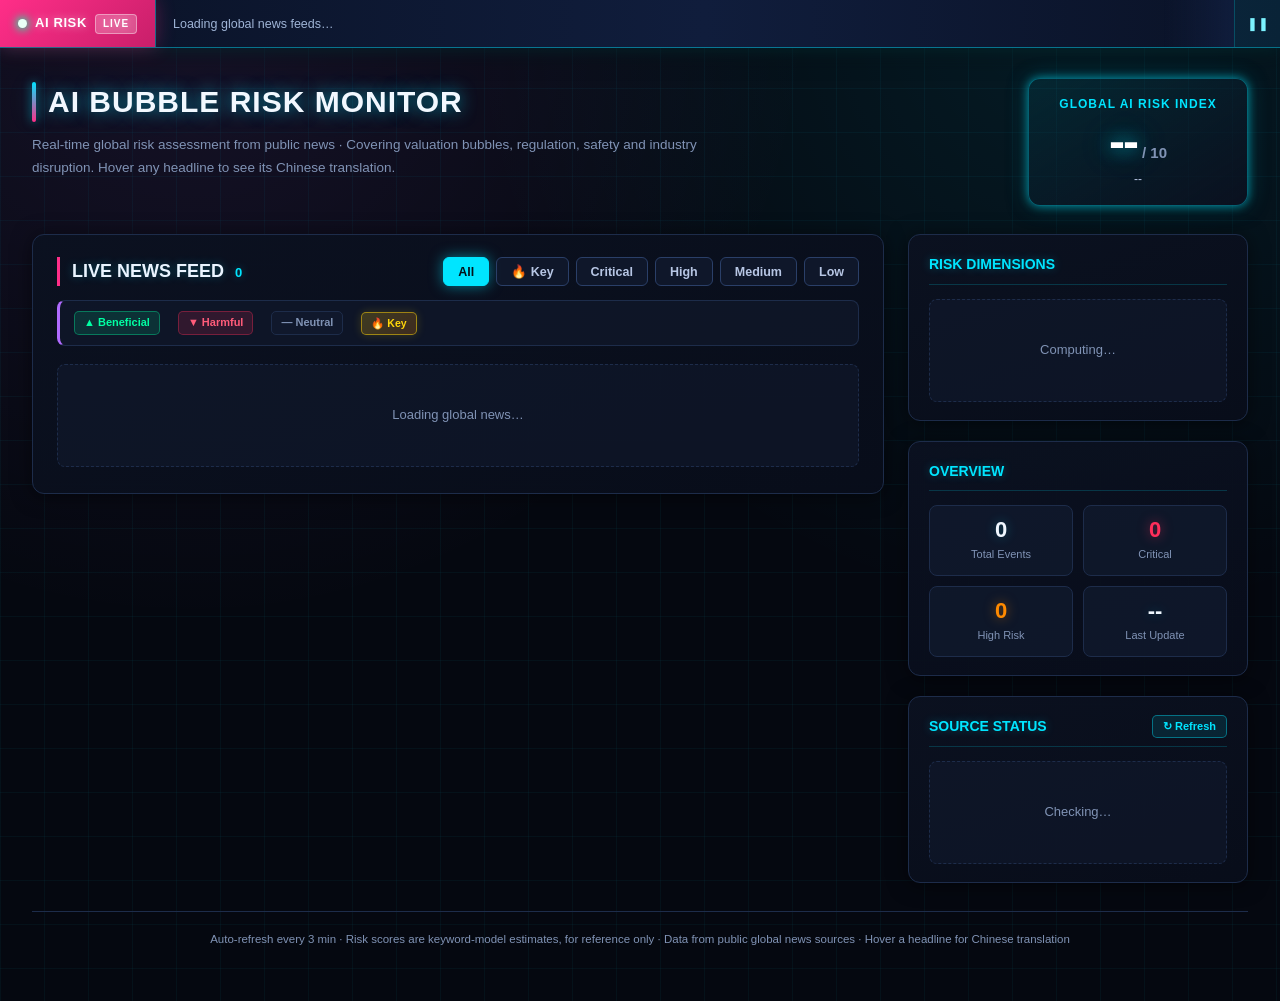
==== commit 9abec371: "v1.1" ====
--- a/templates/index.html
+++ b/templates/index.html
@@ -1,20 +1,20 @@
 <!DOCTYPE html>
-<html lang="zh-CN">
+<html lang="en">
 <head>
     <meta charset="UTF-8">
     <meta name="viewport" content="width=device-width, initial-scale=1.0">
-    <title>AI 泡沫风险监控 · 全球要闻仪表盘</title>
+    <title>AI Bubble Risk Monitor · Global Intelligence Dashboard</title>
     <link rel="stylesheet" href="styles.css">
 </head>
 <body>
-    <!-- 顶部滚动新闻条 -->
+    <!-- Top news ticker -->
     <div class="ticker-bar" id="ticker-bar">
-        <div class="ticker-brand">
-            <span class="ticker-dot"></span>AI 风险 <span class="ticker-live">LIVE</span>
+        <div class="ticker-brand" title="AI 风险实时监控">
+            <span class="ticker-dot"></span>AI RISK <span class="ticker-live">LIVE</span>
         </div>
         <div class="ticker-viewport">
             <div class="ticker-track" id="ticker-track">
-                <span class="ticker-loading">正在加载国际新闻源…</span>
+                <span class="ticker-loading">Loading global news feeds…</span>
             </div>
         </div>
         <button class="ticker-pause" id="ticker-pause" title="暂停 / 继续滚动">❚❚</button>
@@ -23,11 +23,11 @@
     <div class="container">
         <header class="dashboard-header">
             <div>
-                <h1>AI 泡沫风险监控</h1>
-                <p class="subtitle">基于全球公开新闻的实时风险评估 · 涵盖估值泡沫、监管政策、安全风险与产业冲击。将鼠标移到新闻标题上可自动翻译成中文。</p>
+                <h1 title="AI 泡沫风险监控">AI BUBBLE RISK MONITOR</h1>
+                <p class="subtitle">Real-time global risk assessment from public news · Covering valuation bubbles, regulation, safety and industry disruption. Hover any headline to see its Chinese translation.</p>
             </div>
-            <div class="risk-score">
-                <div class="score-label">全球 AI 风险指数</div>
+            <div class="risk-score" title="全球 AI 风险指数">
+                <div class="score-label">GLOBAL AI RISK INDEX</div>
                 <div class="score-main">
                     <span class="score-display" id="global-score">--</span>
                     <span class="score-denom">/ 10</span>
@@ -39,56 +39,56 @@
         <main class="dashboard-content">
             <section class="events-section">
                 <div class="section-header">
-                    <h2>实时新闻流 <span class="news-count" id="news-count">0</span></h2>
+                    <h2 title="实时新闻流">LIVE NEWS FEED <span class="news-count" id="news-count">0</span></h2>
                     <div class="filters">
-                        <button class="filter-btn active" data-filter="all">全部</button>
-                        <button class="filter-btn" data-filter="important">🔥 重要</button>
-                        <button class="filter-btn" data-filter="critical">严重</button>
-                        <button class="filter-btn" data-filter="high">高危</button>
-                        <button class="filter-btn" data-filter="medium">中等</button>
-                        <button class="filter-btn" data-filter="low">低危</button>
+                        <button class="filter-btn active" data-filter="all" title="全部">All</button>
+                        <button class="filter-btn" data-filter="important" title="重要（高危及以上）">🔥 Key</button>
+                        <button class="filter-btn" data-filter="critical" title="严重">Critical</button>
+                        <button class="filter-btn" data-filter="high" title="高危">High</button>
+                        <button class="filter-btn" data-filter="medium" title="中等">Medium</button>
+                        <button class="filter-btn" data-filter="low" title="低危">Low</button>
                     </div>
                 </div>
                 <div class="legend">
-                    <span class="legend-item"><span class="benefit-tag positive" style="margin:0">▲ 有利</span> 利于 AI 发展</span>
-                    <span class="legend-item"><span class="benefit-tag negative" style="margin:0">▼ 有害</span> 风险 / 负面事件</span>
-                    <span class="legend-item"><span class="benefit-tag" style="margin:0">— 中性</span> 影响不明确</span>
-                    <span class="legend-item"><span class="important-flag" style="margin:0">🔥 重要</span> 高危及以上，重点展示</span>
+                    <span class="legend-item" title="利于 AI 发展"><span class="benefit-tag positive" style="margin:0">▲ Beneficial</span></span>
+                    <span class="legend-item" title="风险 / 负面事件"><span class="benefit-tag negative" style="margin:0">▼ Harmful</span></span>
+                    <span class="legend-item" title="影响不明确"><span class="benefit-tag" style="margin:0">— Neutral</span></span>
+                    <span class="legend-item" title="高危及以上，重点展示"><span class="important-flag" style="margin:0">🔥 Key</span></span>
                 </div>
                 <div id="events-container" class="events-list">
-                    <div class="loading-card">正在加载国际新闻…</div>
+                    <div class="loading-card">Loading global news…</div>
                 </div>
             </section>
 
             <aside class="details-section">
                 <div class="info-panel">
-                    <h2>风险维度</h2>
+                    <h2 title="风险维度">RISK DIMENSIONS</h2>
                     <div id="dimensions" class="dimensions">
-                        <div class="dim-loading">计算中…</div>
+                        <div class="dim-loading">Computing…</div>
                     </div>
                 </div>
 
                 <div class="info-panel">
-                    <h2>统计概览</h2>
+                    <h2 title="统计概览">OVERVIEW</h2>
                     <div class="stats-grid">
-                        <div class="stat-item"><div class="stat-value" id="total-events">0</div><div class="stat-label">新闻总数</div></div>
-                        <div class="stat-item"><div class="stat-value critical" id="critical-events">0</div><div class="stat-label">严重事件</div></div>
-                        <div class="stat-item"><div class="stat-value high" id="high-events">0</div><div class="stat-label">高危事件</div></div>
-                        <div class="stat-item"><div class="stat-value" id="last-update">--</div><div class="stat-label">最近更新</div></div>
+                        <div class="stat-item"><div class="stat-value" id="total-events">0</div><div class="stat-label" title="新闻总数">Total Events</div></div>
+                        <div class="stat-item"><div class="stat-value critical" id="critical-events">0</div><div class="stat-label" title="严重事件">Critical</div></div>
+                        <div class="stat-item"><div class="stat-value high" id="high-events">0</div><div class="stat-label" title="高危事件">High Risk</div></div>
+                        <div class="stat-item"><div class="stat-value" id="last-update">--</div><div class="stat-label" title="最近更新">Last Update</div></div>
                     </div>
                 </div>
 
                 <div class="info-panel">
-                    <h2>新闻源状态 <button class="refresh-btn" id="refresh-btn">↻ 刷新</button></h2>
+                    <h2 title="新闻源状态">SOURCE STATUS <button class="refresh-btn" id="refresh-btn" title="刷新">↻ Refresh</button></h2>
                     <div id="sources-container" class="sources-list">
-                        <div class="dim-loading">检查中…</div>
+                        <div class="dim-loading">Checking…</div>
                     </div>
                 </div>
             </aside>
         </main>
 
         <footer class="dashboard-footer">
-            <span>每 3 分钟自动刷新 · 风险评分基于关键词模型推演，仅供参考 · 数据来源为国际公开新闻源 · 悬浮标题可查看中文翻译</span>
+            <span>Auto-refresh every 3 min · Risk scores are keyword-model estimates, for reference only · Data from public global news sources · Hover a headline for Chinese translation</span>
         </footer>
 
     </div>
--- a/templates/styles.css
+++ b/templates/styles.css
@@ -1,33 +1,47 @@
 /* ============================================================
-   AI Bubble Risk Monitor — 人性化可读性优先的现代仪表盘
+   AI Bubble Risk Monitor — Cyberpunk Neon Dashboard
+   赛博朋克霓虹风格 · 深色高对比 · 保留全部 class 兼容 JS
    ============================================================ */
 :root {
-  --bg: #f4f6fb;
-  --panel: #ffffff;
-  --panel-soft: #f8fafc;
-  --border: #e4e9f2;
-  --border-strong: #d3dae8;
-  --text: #1a2332;
-  --text-soft: #475569;
-  --muted: #7c8aa0;
-  --accent: #4f46e5;
-  --accent-soft: #eef2ff;
-  --amber: #f59e0b;
-
-  --low: #16a34a;
-  --medium: #eab308;
-  --high: #f97316;
-  --critical: #dc2626;
-
-  --good-bg: #ecfdf5;
-  --good-text: #047857;
-  --bad-bg: #fef2f2;
-  --bad-text: #b91c1c;
-
-  --shadow: 0 1px 3px rgba(16, 24, 40, .05), 0 8px 24px rgba(16, 24, 40, .04);
-  --shadow-hover: 0 4px 12px rgba(16, 24, 40, .09), 0 16px 40px rgba(16, 24, 40, .07);
-  --radius: 14px;
-  --radius-sm: 9px;
+  /* 深色底色：不用纯黑，用深空蓝，保证层次 */
+  --bg: #050810;
+  --bg-grid: rgba(0, 229, 255, .045);
+  --panel: #0b1120;
+  --panel-soft: #111a2e;
+  --panel-hover: #16223b;
+  --border: #1d2c4a;
+  --border-strong: #2a3f68;
+
+  /* 文字：高对比亮色，保证易读 */
+  --text: #e8f0ff;
+  --text-soft: #b7c6e4;
+  --muted: #8093b5;
+
+  /* 霓虹主色 */
+  --cyan: #00e5ff;
+  --magenta: #ff2e88;
+  --purple: #b06bff;
+  --lime: #4ade80;
+  --accent: var(--cyan);
+  --accent-soft: rgba(0, 229, 255, .12);
+
+  /* 风险等级霓虹色 */
+  --low: #00ffa3;
+  --medium: #ffd60a;
+  --high: #ff8a00;
+  --critical: #ff2e5b;
+
+  --good-bg: rgba(0, 255, 163, .12);
+  --good-text: #00ffa3;
+  --bad-bg: rgba(255, 46, 91, .14);
+  --bad-text: #ff5c7a;
+
+  --glow-cyan: 0 0 10px rgba(0, 229, 255, .55), 0 0 22px rgba(0, 229, 255, .22);
+  --glow-magenta: 0 0 10px rgba(255, 46, 136, .55), 0 0 22px rgba(255, 46, 136, .2);
+  --shadow: 0 2px 20px rgba(0, 0, 0, .5);
+  --shadow-hover: 0 0 22px rgba(0, 229, 255, .18), 0 10px 34px rgba(0, 0, 0, .6);
+  --radius: 12px;
+  --radius-sm: 8px;
 }
 
 * { box-sizing: border-box; margin: 0; padding: 0; }
@@ -35,28 +49,38 @@
 html { scroll-behavior: smooth; }
 
 body {
-  background: var(--bg);
+  background-color: var(--bg);
+  /* 赛博网格底纹 */
+  background-image:
+    linear-gradient(var(--bg-grid) 1px, transparent 1px),
+    linear-gradient(90deg, var(--bg-grid) 1px, transparent 1px),
+    radial-gradient(circle at 15% 0%, rgba(176, 107, 255, .10), transparent 42%),
+    radial-gradient(circle at 85% 0%, rgba(0, 229, 255, .09), transparent 42%);
+  background-size: 44px 44px, 44px 44px, auto, auto;
   color: var(--text);
-  font-family: -apple-system, BlinkMacSystemFont, "Segoe UI", "Microsoft YaHei", "PingFang SC", sans-serif;
+  font-family: "Segoe UI", "Microsoft YaHei", "PingFang SC", -apple-system, BlinkMacSystemFont, sans-serif;
   font-size: 14px;
   line-height: 1.6;
-  padding-top: 46px;
+  padding-top: 48px;
   -webkit-font-smoothing: antialiased;
 }
 
-a { color: var(--accent); text-decoration: none; }
-a:hover { text-decoration: underline; }
-
-/* ===== 顶部滚动新闻条 ===== */
+a { color: var(--cyan); text-decoration: none; transition: color .16s, text-shadow .16s; }
+a:hover { color: #67f1ff; text-shadow: var(--glow-cyan); text-decoration: none; }
+
+/* ===== 顶部滚动新闻条（高对比修复）===== */
 .ticker-bar {
   position: fixed;
   top: 0; left: 0; right: 0;
-  height: 46px;
-  background: #111827;
+  height: 48px;
+  /* 深蓝渐变底，替代纯黑，与页面层次一致 */
+  background: linear-gradient(90deg, #0a1226 0%, #101d3c 55%, #0a1226 100%);
   display: flex;
   align-items: center;
   z-index: 1000;
-  box-shadow: 0 2px 14px rgba(0, 0, 0, .18);
+  /* 底部霓虹青发光线，明确区分滚动条与页面 */
+  border-bottom: 1px solid rgba(0, 229, 255, .45);
+  box-shadow: 0 2px 18px rgba(0, 229, 255, .12), 0 6px 22px rgba(0, 0, 0, .55);
 }
 .ticker-brand {
   flex: 0 0 auto;
@@ -65,34 +89,40 @@
   align-items: center;
   gap: 8px;
   padding: 0 18px;
-  background: linear-gradient(135deg, #4f46e5, #6366f1);
+  /* 品红霓虹渐变品牌块 */
+  background: linear-gradient(135deg, #ff2e88, #c81f6a);
   color: #fff;
+  font-weight: 800;
+  font-size: 13px;
+  letter-spacing: .6px;
+  white-space: nowrap;
+  text-shadow: 0 0 8px rgba(255, 255, 255, .5);
+  box-shadow: 1px 0 0 rgba(0, 229, 255, .4), 0 0 20px rgba(255, 46, 136, .32);
+}
+.ticker-dot {
+  width: 9px; height: 9px; border-radius: 50%;
+  background: #eafff6;
+  box-shadow: 0 0 8px 2px rgba(0, 255, 163, .9);
+  animation: pulse 2s infinite;
+}
+@keyframes pulse {
+  0%, 100% { box-shadow: 0 0 8px 2px rgba(0, 255, 163, .9); }
+  50% { box-shadow: 0 0 14px 5px rgba(0, 255, 163, .35); }
+}
+.ticker-live {
+  background: rgba(255, 255, 255, .22);
+  border: 1px solid rgba(255, 255, 255, .4);
+  padding: 1px 7px;
+  border-radius: 4px;
+  font-size: 10px;
   font-weight: 700;
-  font-size: 13px;
-  letter-spacing: .4px;
-  white-space: nowrap;
-}
-.ticker-dot {
-  width: 8px; height: 8px; border-radius: 50%;
-  background: #34d399;
-  box-shadow: 0 0 0 4px rgba(52, 211, 153, .2);
-  animation: pulse 2s infinite;
-}
-@keyframes pulse {
-  0%, 100% { box-shadow: 0 0 0 4px rgba(52, 211, 153, .2); }
-  50% { box-shadow: 0 0 0 7px rgba(52, 211, 153, 0); }
-}
-.ticker-live {
-  background: rgba(255, 255, 255, .2);
-  padding: 1px 7px;
-  border-radius: 5px;
-  font-size: 10px;
   letter-spacing: 1px;
 }
 .ticker-viewport { flex: 1; overflow: hidden; height: 100%; position: relative; }
+/* 右侧渐隐遮罩：颜色匹配滚动条渐变中段，避免黑块 */
 .ticker-viewport::after {
-  content: ""; position: absolute; right: 0; top: 0; bottom: 0; width: 60px;
-  background: linear-gradient(90deg, transparent, #111827);
+  content: ""; position: absolute; right: 0; top: 0; bottom: 0; width: 70px;
+  background: linear-gradient(90deg, transparent, #101d3c);
   pointer-events: none;
 }
 .ticker-track {
@@ -100,62 +130,90 @@
   white-space: nowrap; will-change: transform;
 }
 .ticker-item {
-  display: inline-flex; align-items: center; gap: 6px;
-  padding: 0 16px; color: #e5e7eb; font-size: 12.5px;
-  border-right: 1px solid #374151; height: 100%;
-}
-.ticker-item:hover { background: #1f2937; text-decoration: none; }
+  display: inline-flex; align-items: center; gap: 7px;
+  padding: 0 16px;
+  /* 亮色文字 + 轻微发光，解决黑底看不清 */
+  color: #eaf2ff;
+  font-size: 12.5px;
+  border-right: 1px solid rgba(0, 229, 255, .16);
+  height: 100%;
+}
+.ticker-item:hover { background: rgba(0, 229, 255, .10); text-decoration: none; }
 .ticker-item .flag {
-  background: #374151; color: #9ca3af; font-size: 10px; font-weight: 700;
-  padding: 2px 5px; border-radius: 4px; letter-spacing: .5px;
+  background: rgba(0, 229, 255, .14);
+  color: #7cf3ff;
+  border: 1px solid rgba(0, 229, 255, .38);
+  font-size: 10px; font-weight: 800;
+  padding: 2px 6px; border-radius: 4px; letter-spacing: .5px;
 }
 .ticker-item .t-title { max-width: 460px; overflow: hidden; text-overflow: ellipsis; }
-.ticker-item.lv-critical .t-title { color: #fca5a5; }
-.ticker-item.lv-high .t-title { color: #fdba74; }
-.ticker-item .t-beni { color: #34d399; font-weight: 700; }
-.ticker-item .t-harm { color: #f87171; font-weight: 700; }
+.ticker-item.lv-critical .t-title { color: #ff88a0; text-shadow: 0 0 8px rgba(255, 46, 91, .5); }
+.ticker-item.lv-high .t-title { color: #ffc27a; }
+.ticker-item .t-beni { color: var(--low); font-weight: 800; text-shadow: 0 0 8px rgba(0, 255, 163, .45); }
+.ticker-item .t-harm { color: var(--bad-text); font-weight: 800; text-shadow: 0 0 8px rgba(255, 46, 91, .45); }
 .ticker-item .t-imp { font-size: 11px; }
-.ticker-loading { color: #9ca3af; padding: 0 18px; font-size: 12.5px; }
+.ticker-loading { color: #9fb4d6; padding: 0 18px; font-size: 12.5px; }
 .ticker-pause {
   flex: 0 0 auto; height: 100%; width: 46px;
-  background: #1f2937; color: #9ca3af; border: none; border-left: 1px solid #374151;
+  background: rgba(0, 229, 255, .08);
+  color: #7cf3ff;
+  border: none; border-left: 1px solid rgba(0, 229, 255, .22);
   cursor: pointer; font-size: 13px;
-}
-.ticker-pause:hover { background: #374151; color: #fff; }
+  transition: background .16s, color .16s;
+}
+.ticker-pause:hover { background: rgba(0, 229, 255, .2); color: #fff; }
 
 /* ===== 布局 ===== */
-.container { max-width: 1500px; margin: 0 auto; padding: 28px 32px 48px; }
+.container { max-width: 1500px; margin: 0 auto; padding: 30px 32px 52px; }
 
 .dashboard-header {
   display: flex; justify-content: space-between; align-items: flex-start;
-  gap: 32px; margin-bottom: 26px; flex-wrap: wrap;
+  gap: 32px; margin-bottom: 28px; flex-wrap: wrap;
 }
 .dashboard-header h1 {
-  font-size: 27px; font-weight: 800; letter-spacing: -.6px;
-  color: #0f172a; margin-bottom: 6px;
-}
-.subtitle { color: var(--muted); font-size: 13.5px; max-width: 720px; }
+  font-size: 30px; font-weight: 800; letter-spacing: 1px;
+  color: #f2f8ff;
+  text-shadow: 0 0 16px rgba(0, 229, 255, .5), 0 0 34px rgba(0, 229, 255, .2);
+  margin-bottom: 8px;
+  position: relative;
+  padding-left: 16px;
+}
+.dashboard-header h1::before {
+  content: ""; position: absolute; left: 0; top: 4px; bottom: 4px; width: 4px;
+  background: linear-gradient(180deg, var(--cyan), var(--magenta));
+  box-shadow: var(--glow-cyan);
+  border-radius: 3px;
+}
+.subtitle { color: var(--muted); font-size: 13.5px; max-width: 720px; line-height: 1.7; }
 
 .risk-score {
-  background: var(--panel); border: 1px solid var(--border);
-  border-radius: var(--radius); padding: 16px 24px; min-width: 210px;
-  box-shadow: var(--shadow); text-align: center;
-}
-.score-label { color: var(--muted); font-size: 12px; font-weight: 600; letter-spacing: .3px; }
+  background: linear-gradient(150deg, rgba(0, 229, 255, .07), rgba(11, 17, 32, .95));
+  border: 1px solid rgba(0, 229, 255, .35);
+  border-radius: var(--radius);
+  padding: 16px 26px; min-width: 220px;
+  box-shadow: var(--glow-cyan), var(--shadow);
+  text-align: center;
+}
+.score-label { color: var(--cyan); font-size: 12px; font-weight: 700; letter-spacing: 1px; text-transform: uppercase; }
 .score-main { display: flex; align-items: baseline; justify-content: center; gap: 5px; margin: 4px 0; }
-.score-display { font-size: 46px; font-weight: 800; line-height: 1; letter-spacing: -2px; }
+.score-display {
+  font-size: 48px; font-weight: 800; line-height: 1; letter-spacing: -2px;
+  color: #fff; text-shadow: 0 0 18px rgba(0, 229, 255, .75), 0 0 38px rgba(0, 229, 255, .35);
+}
 .score-denom { font-size: 15px; color: var(--muted); font-weight: 600; }
-.trend { font-size: 12px; color: var(--text-soft); }
+.trend { font-size: 12px; color: var(--text-soft); margin-top: 4px; }
 
 .dashboard-content {
-  display: grid; grid-template-columns: minmax(0, 1fr) 330px; gap: 24px;
+  display: grid; grid-template-columns: minmax(0, 1fr) 340px; gap: 24px;
   align-items: start;
 }
 
 /* ===== 新闻区 ===== */
 .events-section, .info-panel {
-  background: var(--panel); border: 1px solid var(--border);
-  border-radius: var(--radius); box-shadow: var(--shadow);
+  background: linear-gradient(160deg, rgba(11, 17, 32, .96), rgba(8, 13, 26, .96));
+  border: 1px solid var(--border);
+  border-radius: var(--radius);
+  box-shadow: var(--shadow);
 }
 .events-section { padding: 22px 24px 26px; }
 
@@ -163,24 +221,31 @@
   display: flex; justify-content: space-between; align-items: center;
   gap: 16px; flex-wrap: wrap; margin-bottom: 14px;
 }
-.section-header h2 { font-size: 18px; font-weight: 750; color: #0f172a; }
-.news-count { color: var(--muted); font-size: 13px; font-weight: 500; margin-left: 5px; }
-
-.filters { display: flex; gap: 6px; flex-wrap: wrap; }
+.section-header h2 {
+  font-size: 18px; font-weight: 750; color: #eaf4ff;
+  text-shadow: 0 0 10px rgba(0, 229, 255, .3);
+  padding-left: 12px; border-left: 3px solid var(--magenta);
+}
+.news-count { color: var(--cyan); font-size: 13px; font-weight: 700; margin-left: 6px; }
+
+.filters { display: flex; gap: 7px; flex-wrap: wrap; }
 .filter-btn {
-  border: 1px solid var(--border-strong); background: var(--panel);
-  color: var(--text-soft); padding: 6px 13px; border-radius: 20px;
-  font-size: 12.5px; cursor: pointer; transition: all .16s ease; font-weight: 500;
-}
-.filter-btn:hover { border-color: var(--accent); color: var(--accent); }
+  border: 1px solid var(--border-strong);
+  background: rgba(17, 26, 46, .8);
+  color: var(--text-soft); padding: 6px 14px; border-radius: 6px;
+  font-size: 12.5px; cursor: pointer; transition: all .16s ease; font-weight: 600;
+}
+.filter-btn:hover { border-color: var(--cyan); color: var(--cyan); box-shadow: 0 0 10px rgba(0, 229, 255, .25); }
 .filter-btn.active {
-  background: var(--accent); border-color: var(--accent); color: #fff;
-  box-shadow: 0 2px 8px rgba(79, 70, 229, .28);
+  background: var(--cyan); border-color: var(--cyan); color: #04121a;
+  box-shadow: 0 0 14px rgba(0, 229, 255, .5);
 }
 
 .legend {
   display: flex; gap: 18px; flex-wrap: wrap; align-items: center;
-  background: var(--panel-soft); border: 1px solid var(--border);
+  background: rgba(17, 26, 46, .6);
+  border: 1px solid var(--border);
+  border-left: 3px solid var(--purple);
   border-radius: var(--radius-sm); padding: 10px 14px; margin-bottom: 18px;
   font-size: 12px; color: var(--text-soft);
 }
@@ -190,23 +255,27 @@
 
 /* ===== 新闻卡片 ===== */
 .event-card {
-  border: 1px solid var(--border); border-left: 4px solid var(--muted);
+  border: 1px solid var(--border); border-left: 3px solid var(--muted);
   border-radius: var(--radius-sm); padding: 15px 18px;
-  background: var(--panel); transition: box-shadow .18s ease, transform .18s ease, border-color .18s ease;
-}
-.event-card:hover { box-shadow: var(--shadow-hover); transform: translateY(-2px); }
+  background: rgba(13, 20, 38, .72);
+  transition: box-shadow .18s ease, transform .18s ease, border-color .18s ease, background .18s ease;
+}
+.event-card:hover {
+  box-shadow: var(--shadow-hover); transform: translateY(-2px);
+  background: rgba(17, 26, 48, .92); border-color: rgba(0, 229, 255, .3);
+}
 .event-card.low { border-left-color: var(--low); }
 .event-card.medium { border-left-color: var(--medium); }
-.event-card.high { border-left-color: var(--high); background: #fffbf7; }
-.event-card.critical { border-left-color: var(--critical); background: #fff8f8; }
+.event-card.high { border-left-color: var(--high); background: rgba(40, 26, 10, .4); }
+.event-card.critical { border-left-color: var(--critical); background: rgba(45, 14, 26, .42); }
 .event-card.good { border-left-color: var(--good-text); }
 
 .event-card h3 {
   font-size: 15px; font-weight: 650; line-height: 1.5; margin-bottom: 7px;
-  color: #16203a;
+  color: #eef5ff;
 }
 .event-card h3 a { color: inherit; }
-.event-card h3 a:hover { color: var(--accent); }
+.event-card h3 a:hover { color: var(--cyan); text-shadow: var(--glow-cyan); }
 
 .summary {
   color: var(--text-soft); font-size: 13px; line-height: 1.65;
@@ -218,75 +287,90 @@
 
 .tag {
   display: inline-flex; align-items: center; padding: 2px 9px;
-  border-radius: 6px; font-size: 11px; font-weight: 650;
-  background: var(--panel-soft); color: var(--text-soft); border: 1px solid var(--border);
-}
-.tag.low { background: #ecfdf5; color: var(--low); border-color: #a7f3d0; }
-.tag.medium { background: #fefce8; color: #a16207; border-color: #fde68a; }
-.tag.high { background: #fff7ed; color: #c2410c; border-color: #fed7aa; }
-.tag.critical { background: #fef2f2; color: var(--critical); border-color: #fecaca; }
-.tag.dim { background: #f1f5f9; color: #475569; border-color: #e2e8f0; font-weight: 500; }
+  border-radius: 5px; font-size: 11px; font-weight: 700;
+  background: rgba(17, 26, 46, .9); color: var(--text-soft); border: 1px solid var(--border);
+}
+.tag.low { background: rgba(0, 255, 163, .1); color: var(--low); border-color: rgba(0, 255, 163, .4); box-shadow: 0 0 8px rgba(0, 255, 163, .15); }
+.tag.medium { background: rgba(255, 214, 10, .1); color: var(--medium); border-color: rgba(255, 214, 10, .4); }
+.tag.high { background: rgba(255, 138, 0, .12); color: #ffab4d; border-color: rgba(255, 138, 0, .45); }
+.tag.critical { background: rgba(255, 46, 91, .13); color: var(--critical); border-color: rgba(255, 46, 91, .5); box-shadow: 0 0 8px rgba(255, 46, 91, .2); }
+.tag.dim { background: rgba(17, 26, 46, .8); color: #9fb2d4; border-color: var(--border); font-weight: 500; }
 
 .benefit-tag {
   display: inline-flex; align-items: center; padding: 2px 9px;
-  border-radius: 6px; font-size: 11px; font-weight: 650;
-}
-.benefit-tag.positive { background: var(--good-bg); color: var(--good-text); }
-.benefit-tag.negative { background: var(--bad-bg); color: var(--bad-text); }
-.benefit-tag:not(.positive):not(.negative) { background: #f1f5f9; color: var(--muted); }
+  border-radius: 5px; font-size: 11px; font-weight: 750;
+}
+.benefit-tag.positive { background: var(--good-bg); color: var(--good-text); border: 1px solid rgba(0, 255, 163, .35); }
+.benefit-tag.negative { background: var(--bad-bg); color: var(--bad-text); border: 1px solid rgba(255, 46, 91, .35); }
+.benefit-tag:not(.positive):not(.negative) { background: rgba(17, 26, 46, .8); color: var(--muted); border: 1px solid var(--border); }
 
 .important-flag {
   display: inline-flex; align-items: center; margin-left: 8px;
-  background: linear-gradient(135deg, #fef3c7, #fde68a); color: #92400e;
-  padding: 2px 9px; border-radius: 6px; font-size: 10.5px; font-weight: 700;
+  background: linear-gradient(135deg, rgba(255, 214, 10, .2), rgba(255, 138, 0, .2));
+  color: #ffd60a;
+  border: 1px solid rgba(255, 214, 10, .5);
+  padding: 2px 9px; border-radius: 5px; font-size: 10.5px; font-weight: 800;
   vertical-align: middle;
+  box-shadow: 0 0 10px rgba(255, 214, 10, .18);
 }
 
 /* ===== 悬浮翻译气泡 ===== */
 .zh-translation {
   display: block; margin-top: 8px; padding: 9px 12px;
-  background: linear-gradient(135deg, #eef2ff, #f5f3ff);
-  border: 1px solid #c7d2fe; border-left: 3px solid var(--accent);
-  border-radius: 8px; color: #312e81; font-size: 13px; line-height: 1.6;
+  background: linear-gradient(135deg, rgba(0, 229, 255, .1), rgba(176, 107, 255, .1));
+  border: 1px solid rgba(0, 229, 255, .35);
+  border-left: 3px solid var(--cyan);
+  border-radius: 7px; color: #bff3ff; font-size: 13px; line-height: 1.6;
+  box-shadow: 0 0 14px rgba(0, 229, 255, .1);
   animation: fadeIn .18s ease;
 }
 .zh-translation .zh-label {
-  color: var(--accent); font-size: 10.5px; font-weight: 700;
+  color: var(--cyan); font-size: 10.5px; font-weight: 800;
   letter-spacing: .5px; margin-right: 7px;
-}
-.zh-translation.pending { color: var(--muted); font-style: italic; background: var(--panel-soft); border-color: var(--border); }
+  text-shadow: var(--glow-cyan);
+}
+.zh-translation.pending {
+  color: var(--muted); font-style: italic;
+  background: rgba(17, 26, 46, .7); border-color: var(--border);
+}
 @keyframes fadeIn { from { opacity: 0; transform: translateY(-3px); } to { opacity: 1; transform: translateY(0); } }
 
 /* ===== 侧栏 ===== */
 .details-section { display: flex; flex-direction: column; gap: 20px; }
 .info-panel { padding: 18px 20px; }
 .info-panel h2 {
-  font-size: 14px; font-weight: 700; color: #0f172a; margin-bottom: 14px;
+  font-size: 14px; font-weight: 750; color: var(--cyan); margin-bottom: 14px;
   display: flex; justify-content: space-between; align-items: center;
+  text-shadow: 0 0 10px rgba(0, 229, 255, .3);
+  padding-bottom: 8px; border-bottom: 1px solid rgba(0, 229, 255, .18);
 }
 
 .dimensions { display: flex; flex-direction: column; gap: 12px; }
 .dim-row { display: grid; grid-template-columns: 68px 1fr 30px; gap: 10px; align-items: center; }
-.dim-name { font-size: 12px; color: var(--text-soft); font-weight: 550; }
-.dim-bar-wrap { background: var(--panel-soft); border-radius: 5px; height: 8px; overflow: hidden; }
-.dim-bar { height: 100%; border-radius: 5px; transition: width .5s ease; }
-.dim-val { font-size: 12px; font-weight: 700; text-align: right; color: var(--text); }
+.dim-name { font-size: 12px; color: var(--text-soft); font-weight: 600; }
+.dim-bar-wrap { background: rgba(17, 26, 46, .9); border: 1px solid var(--border); border-radius: 5px; height: 9px; overflow: hidden; }
+.dim-bar { height: 100%; border-radius: 5px; transition: width .5s ease; box-shadow: 0 0 10px currentColor; }
+.dim-val { font-size: 12px; font-weight: 800; text-align: right; color: #eaf4ff; }
 
 .stats-grid { display: grid; grid-template-columns: 1fr 1fr; gap: 10px; }
 .stat-item {
-  background: var(--panel-soft); border: 1px solid var(--border);
+  background: rgba(17, 26, 46, .75); border: 1px solid var(--border);
   border-radius: var(--radius-sm); padding: 11px 12px; text-align: center;
-}
-.stat-value { font-size: 21px; font-weight: 800; color: #0f172a; line-height: 1.2; }
-.stat-value.critical { color: var(--critical); }
-.stat-value.high { color: var(--high); }
+  transition: border-color .16s, box-shadow .16s;
+}
+.stat-item:hover { border-color: rgba(0, 229, 255, .35); box-shadow: 0 0 12px rgba(0, 229, 255, .12); }
+.stat-value { font-size: 22px; font-weight: 800; color: #f0f7ff; line-height: 1.2; text-shadow: 0 0 12px rgba(0, 229, 255, .3); }
+.stat-value.critical { color: var(--critical); text-shadow: 0 0 12px rgba(255, 46, 91, .5); }
+.stat-value.high { color: var(--high); text-shadow: 0 0 12px rgba(255, 138, 0, .5); }
 .stat-label { font-size: 11px; color: var(--muted); margin-top: 3px; }
 
 .refresh-btn {
-  background: var(--accent-soft); color: var(--accent); border: 1px solid #c7d2fe;
-  padding: 4px 10px; border-radius: 6px; font-size: 11px; cursor: pointer; font-weight: 600;
-}
-.refresh-btn:hover { background: #e0e7ff; }
+  background: rgba(0, 229, 255, .1); color: var(--cyan);
+  border: 1px solid rgba(0, 229, 255, .4);
+  padding: 4px 10px; border-radius: 5px; font-size: 11px; cursor: pointer; font-weight: 700;
+  transition: all .16s;
+}
+.refresh-btn:hover { background: rgba(0, 229, 255, .22); box-shadow: 0 0 10px rgba(0, 229, 255, .3); }
 
 .sources-list { display: flex; flex-direction: column; gap: 7px; }
 .source-row {
@@ -296,26 +380,29 @@
 .source-row:last-child { border-bottom: none; }
 .source-name { color: var(--text-soft); }
 .source-status { display: flex; align-items: center; gap: 6px; color: var(--muted); font-size: 11px; }
-.status-dot { width: 7px; height: 7px; border-radius: 50%; background: var(--low); }
-.status-dot.err { background: var(--critical); }
+.status-dot { width: 7px; height: 7px; border-radius: 50%; background: var(--low); box-shadow: 0 0 8px rgba(0, 255, 163, .7); }
+.status-dot.err { background: var(--critical); box-shadow: 0 0 8px rgba(255, 46, 91, .7); }
 
 .loading-card, .dim-loading {
   text-align: center; padding: 40px 20px; color: var(--muted);
-  font-size: 13px; background: var(--panel-soft); border-radius: var(--radius-sm);
+  font-size: 13px; background: rgba(17, 26, 46, .6);
+  border: 1px dashed var(--border); border-radius: var(--radius-sm);
 }
 
 .dashboard-footer {
-  margin-top: 26px; text-align: center; color: var(--muted);
+  margin-top: 28px; text-align: center; color: var(--muted);
   font-size: 11.5px; line-height: 1.7;
+  padding-top: 18px; border-top: 1px solid var(--border);
 }
 
 /* ===== 响应式 ===== */
 @media (max-width: 1080px) {
   .dashboard-content { grid-template-columns: 1fr; }
-  .container { padding: 20px 18px 40px; }
+  .container { padding: 22px 18px 44px; }
 }
 @media (max-width: 640px) {
-  .dashboard-header h1 { font-size: 22px; }
+  .dashboard-header h1 { font-size: 24px; }
   .ticker-brand { padding: 0 12px; font-size: 11px; }
   .filter-btn { padding: 5px 10px; font-size: 11.5px; }
-}
+  .score-display { font-size: 40px; }
+}
